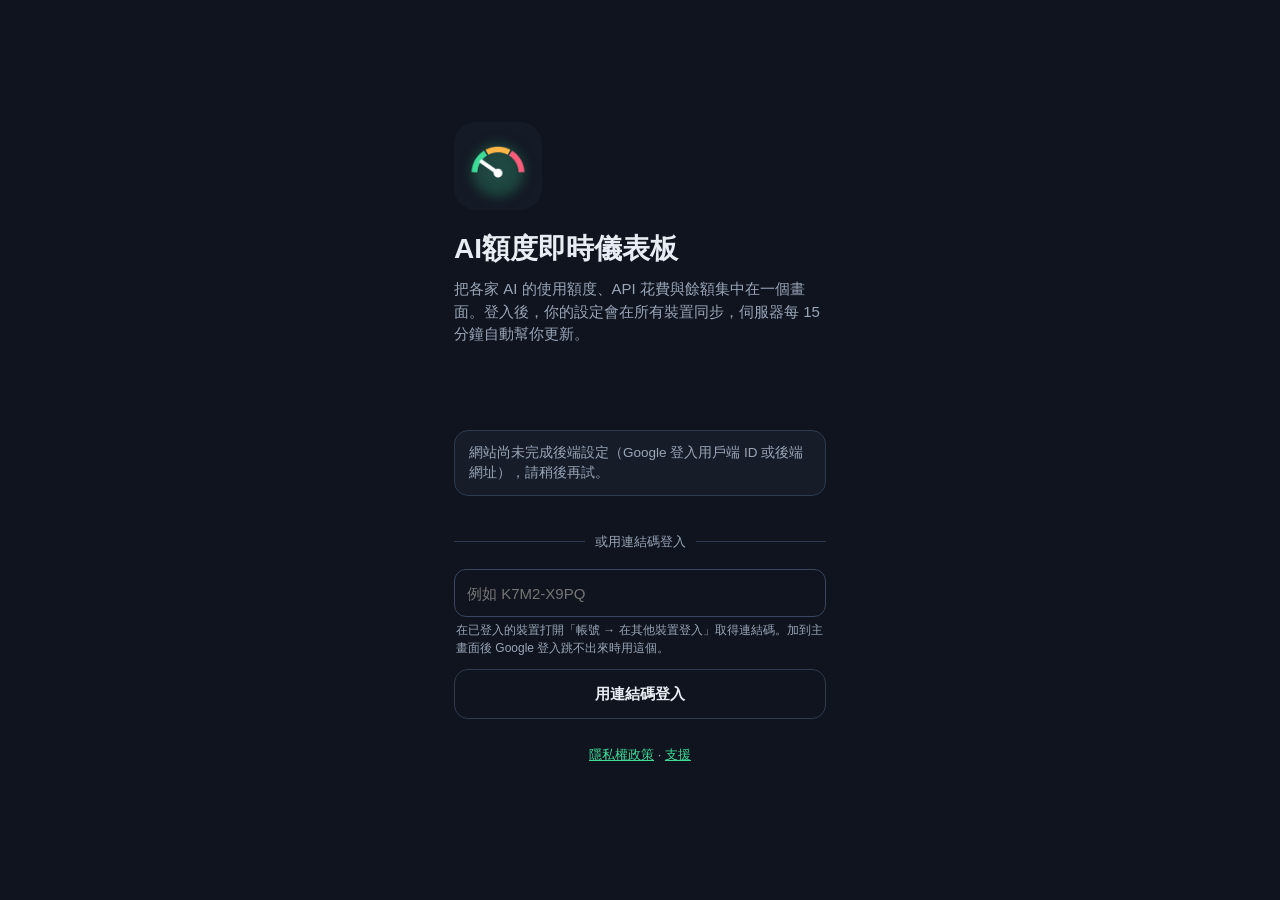
==== app/index.html @ cec61ca4 "網頁版上線（app/）、後端程式（backend/Code.gs）、隱私權政策加入網頁版 Co-Authored-By: Claude Opus 5.5 <noreply@anthropic.com>" ====
<!DOCTYPE html>
<html lang="zh-Hant">
<head>
<meta charset="utf-8">
<meta name="viewport" content="width=device-width,initial-scale=1,viewport-fit=cover">
<title>AI額度即時儀表板</title>
<meta name="description" content="把各家 AI 的使用額度、API 花費與餘額集中在一個畫面，任何裝置都能加到主畫面。">
<meta name="theme-color" content="#0F141E">
<link rel="manifest" href="manifest.webmanifest">
<link rel="icon" href="icons/icon-192.png">
<link rel="apple-touch-icon" href="icons/apple-touch-icon.png">
<meta name="apple-mobile-web-app-capable" content="yes">
<meta name="apple-mobile-web-app-status-bar-style" content="black-translucent">
<meta name="apple-mobile-web-app-title" content="AI額度">
<style>
:root{--bg:#0F141E;--s:#1A2230;--s2:#232C3B;--stroke:#2E3A4F;--t:#E8ECF3;--sub:#9AA6B8;--a:#3DDC97;--o:#FFB547;--r:#FF5C7A;--gray:#AEB6C4;--blue:#9AA8FF}
*{box-sizing:border-box;-webkit-tap-highlight-color:transparent}
html,body{margin:0;background:var(--bg);color:var(--t);font:15px/1.5 -apple-system,BlinkMacSystemFont,"PingFang TC","Noto Sans TC","Microsoft JhengHei",sans-serif}
body{padding:env(safe-area-inset-top) env(safe-area-inset-right) env(safe-area-inset-bottom) env(safe-area-inset-left)}
button{font:inherit;color:inherit;border:0;background:none;cursor:pointer}
input{font:inherit}
.wrap{max-width:760px;margin:0 auto;padding:14px 18px 40px}
.hidden{display:none!important}
.row{display:flex;align-items:center;gap:10px}
.grow{flex:1;min-width:0}
.label{font-size:13px;font-weight:700;color:var(--sub);letter-spacing:.04em}
.sub{color:var(--sub);font-size:13px}
.card{background:var(--s);border-radius:20px;padding:16px;margin-top:14px}
.pill{font-size:11px;font-weight:700;padding:2px 8px;border-radius:10px;background:rgba(255,255,255,.13);color:var(--sub);white-space:nowrap}
.pill.a{background:rgba(61,220,151,.12);color:var(--a)}
.btn{display:flex;align-items:center;justify-content:center;min-height:50px;border-radius:14px;font-weight:600;font-size:15px;padding:0 16px;width:100%}
.btn.primary{background:var(--a);color:var(--bg)}
.btn.outline{border:1px solid var(--stroke)}
.btn.danger{color:#FF8A9E}
.btn.text{color:var(--a);min-height:40px;width:auto;padding:0 4px;justify-content:flex-start}
.btn:disabled{opacity:.5}
.icon-btn{width:48px;height:48px;border-radius:24px;background:var(--s2);display:grid;place-items:center;flex:none}
.icon-btn svg{width:22px;height:22px}
.spin svg{animation:spin .9s linear infinite}
@keyframes spin{to{transform:rotate(360deg)}}
/* 卡片 */
.grid{display:grid;grid-template-columns:repeat(2,minmax(0,1fr));gap:12px;margin-top:12px}
@media(min-width:620px){.grid{grid-template-columns:repeat(3,minmax(0,1fr))}}
.q{background:var(--s2);border-radius:18px;padding:12px 14px 14px;min-height:112px;display:flex;flex-direction:column;gap:7px;text-align:left;width:100%}
.q .t{font-weight:700;font-size:16px;overflow:hidden;text-overflow:ellipsis;white-space:nowrap}
.q .r1{font-weight:700;font-size:15px;white-space:nowrap;overflow:hidden;text-overflow:ellipsis}
.q .r2{font-size:13px;white-space:nowrap;overflow:hidden;text-overflow:ellipsis}
.bar{height:6px;border-radius:3px;background:rgba(255,255,255,.2);overflow:hidden}
.bar i{display:block;height:100%;border-radius:3px}
.empty{border:2px dashed var(--stroke);border-radius:18px;padding:22px 16px;text-align:center;color:var(--sub);margin-top:12px}
/* 清單 */
.svc{display:flex;align-items:center;gap:12px;padding:8px 2px}
.chk{width:24px;height:24px;border-radius:6px;border:2px solid var(--sub);display:grid;place-items:center;flex:none}
.chk.on{background:var(--a);border-color:var(--a)}
.chk.on::after{content:"";width:6px;height:11px;border:solid var(--bg);border-width:0 2.5px 2.5px 0;transform:rotate(45deg) translate(-1px,-1px)}
.svc .nm{font-weight:700;font-size:15.5px}
.svc .ds{font-size:12.5px;color:var(--sub);white-space:nowrap;overflow:hidden;text-overflow:ellipsis}
.svc .ds.err{color:#FF8A9E}
.chev{color:var(--sub);font-size:22px;line-height:1}
/* 登入 */
.login{min-height:100vh;display:flex;flex-direction:column;justify-content:center;max-width:420px;margin:0 auto;padding:24px}
.logo{width:88px;height:88px;border-radius:22px;margin-bottom:18px}
h1{font-size:28px;margin:0}
.field{margin-top:12px}
.field label{display:block;font-size:12px;color:var(--sub);margin:0 0 4px 2px}
.field input{width:100%;height:48px;border-radius:12px;border:1px solid #3A4760;background:rgba(15,20,30,.4);color:var(--t);padding:0 12px;outline:none}
.field input:focus{border-color:var(--a)}
.hint{font-size:12px;color:var(--sub);margin:4px 0 0 2px}
.or{display:flex;align-items:center;gap:10px;color:var(--sub);font-size:13px;margin:22px 0 6px}
.or::before,.or::after{content:"";flex:1;height:1px;background:var(--stroke)}
/* 設定頁 */
.sheet{position:fixed;inset:0;background:var(--bg);z-index:10;display:flex;flex-direction:column;padding:env(safe-area-inset-top) env(safe-area-inset-right) 0 env(safe-area-inset-left)}
.sheet .top{display:flex;align-items:center;gap:6px;padding:6px 16px 6px 6px}
.sheet .body{flex:1;overflow:auto;padding:4px 16px 24px}
.sheet .bottom{display:flex;gap:12px;padding:10px 16px calc(10px + env(safe-area-inset-bottom));background:var(--s)}
.opt{display:flex;align-items:center;gap:12px;padding:12px;border-radius:14px;background:var(--s2);margin-top:8px;width:100%;text-align:left;border:2px solid transparent}
.opt.on{background:rgba(61,220,151,.12);border-color:var(--a)}
.dot{width:20px;height:20px;border-radius:10px;border:2px solid var(--sub);flex:none}
.opt.on .dot{border:5px solid #1E4A3A;background:var(--a)}
.opt b{display:block;font-size:15px}.opt span{font-size:12.5px;color:var(--sub)}
.two{display:grid;grid-template-columns:1fr 1fr;gap:10px}
.seg{display:grid;grid-template-columns:1fr 1fr;border:1px solid var(--stroke);border-radius:12px;overflow:hidden;margin-top:12px}
.seg button{min-height:42px;font-size:13.5px}
.seg button.on{background:var(--s);color:var(--a);font-weight:700}
.mrow{background:var(--s2);border-radius:14px;padding:12px 14px 14px;margin-top:12px}
.callout{background:#161D29;border:1px solid var(--stroke);border-radius:14px;padding:12px 14px;color:var(--sub);font-size:13.5px;margin-top:14px;white-space:pre-wrap;word-break:break-word}
.result{border-radius:14px;padding:12px 14px;margin-top:10px;font-size:14px}
.result.ok{background:rgba(61,220,151,.12);border:1px solid var(--a)}
.result.bad{background:rgba(255,92,122,.12);border:1px solid var(--r)}
.switch{width:52px;height:32px;border-radius:16px;background:#3A4760;position:relative;flex:none;transition:.2s}
.switch::after{content:"";position:absolute;top:4px;left:4px;width:24px;height:24px;border-radius:12px;background:#fff;transition:.2s}
.switch.on{background:var(--a)}.switch.on::after{left:24px}
.toast{position:fixed;left:50%;bottom:calc(24px + env(safe-area-inset-bottom));transform:translateX(-50%);background:#2B3547;color:var(--t);padding:12px 18px;border-radius:14px;z-index:20;max-width:90vw;font-size:14px;box-shadow:0 8px 24px rgba(0,0,0,.4)}
.code{font:700 28px/1.2 ui-monospace,Menlo,Consolas,monospace;letter-spacing:.12em;color:var(--a);text-align:center;margin:10px 0 4px}
a{color:var(--a)}
</style>
</head>
<body>

<!-- 登入 -->
<section id="loginView" class="login hidden">
  <img class="logo" src="icons/icon-192.png" alt="">
  <h1>AI額度即時儀表板</h1>
  <p class="sub" style="font-size:15px;margin:8px 0 26px">把各家 AI 的使用額度、API 花費與餘額集中在一個畫面。登入後，你的設定會在所有裝置同步，伺服器每 15 分鐘自動幫你更新。</p>
  <div id="gsiBtn" style="min-height:44px"></div>
  <p id="cfgMissing" class="callout hidden">網站尚未完成後端設定（Google 登入用戶端 ID 或後端網址），請稍後再試。</p>
  <div class="or">或用連結碼登入</div>
  <div class="field"><input id="pairInput" placeholder="例如 K7M2-X9PQ" autocomplete="one-time-code" autocapitalize="characters"></div>
  <p class="hint">在已登入的裝置打開「帳號 → 在其他裝置登入」取得連結碼。加到主畫面後 Google 登入跳不出來時用這個。</p>
  <button class="btn outline" style="margin-top:12px" onclick="redeemPair()">用連結碼登入</button>
  <p class="sub" style="margin-top:26px;text-align:center"><a href="../privacy.html">隱私權政策</a> · <a href="../">支援</a></p>
</section>

<!-- 主畫面 -->
<section id="appView" class="wrap hidden">
  <div class="row" style="margin-top:6px">
    <div class="grow">
      <h1 style="font-size:26px">AI額度即時儀表板</h1>
      <div id="status" class="sub"></div>
    </div>
    <button id="refreshBtn" class="icon-btn" aria-label="立即更新" onclick="refreshAll()">
      <svg viewBox="0 0 24 24"><path fill="#7FD4C1" d="M17.65 6.35A7.96 7.96 0 0 0 12 4a8 8 0 1 0 7.73 10h-2.08A6 6 0 1 1 12 6c1.66 0 3.14.69 4.22 1.78L13 11h7V4l-2.35 2.35z"/></svg>
    </button>
  </div>

  <div class="label" style="margin-top:22px">我的額度</div>
  <div id="grid" class="grid"></div>
  <div id="gridEmpty" class="empty hidden">還沒有勾選任何服務，從下面清單勾選要顯示的項目。</div>

  <div class="card" style="margin-top:22px">
    <div class="row"><b class="grow" style="font-size:16px">要顯示哪些服務</b><span id="count" class="pill a"></span></div>
    <div class="sub" style="font-size:12.5px;margin:2px 0 6px">勾選的會出現在上方；點名稱可以設定資料來源。</div>
    <div id="list"></div>
  </div>

  <div id="installCard" class="card hidden">
    <div class="label">加到主畫面</div>
    <p id="installText" style="margin:6px 0 0"></p>
    <button id="installBtn" class="btn primary hidden" style="margin-top:12px" onclick="doInstall()">安裝到主畫面</button>
  </div>

  <div class="card">
    <div class="label">帳號</div>
    <div id="email" style="margin:6px 0 10px;font-weight:600"></div>
    <button class="btn outline" onclick="makePair()">在其他裝置登入（產生連結碼）</button>
    <div id="pairBox" class="hidden">
      <div class="code" id="pairCode"></div>
      <p class="hint" style="text-align:center">10 分鐘內在另一台裝置的登入畫面輸入，只能用一次。</p>
    </div>
    <div class="two" style="margin-top:10px">
      <button class="btn outline" onclick="logout()">登出</button>
      <button class="btn outline danger" onclick="deleteMe()">刪除我的資料</button>
    </div>
  </div>

  <div class="card">
    <div class="label">關於</div>
    <p class="sub" style="font-size:13.5px;margin:6px 0 0">• 伺服器每 15 分鐘自動查詢一次，打開時看到的就是最新數字；按右上角 ↻ 可立即更新。<br>• 金鑰加密保存在後端，只用來向各家官方 API 查詢你自己的帳戶。超過 30 天沒打開會暫停自動更新。<br>• <a href="../privacy.html">隱私權政策</a> · <a href="../">支援</a></p>
  </div>
</section>

<!-- 設定頁 -->
<section id="sheet" class="sheet hidden">
  <div class="top">
    <button class="icon-btn" style="background:none" aria-label="返回" onclick="closeEdit()">
      <svg viewBox="0 0 24 24"><path fill="#E8ECF3" d="M20 11H7.83l5.59-5.59L12 4l-8 8 8 8 1.41-1.41L7.83 13H20v-2z"/></svg>
    </button>
    <div class="grow"><b id="eTitle" style="font-size:19px"></b><div class="sub" style="font-size:12.5px">設定資料來源與顯示方式</div></div>
  </div>
  <div class="body" id="eBody"></div>
  <div class="bottom">
    <button class="btn outline" style="flex:1" onclick="saveEdit(false)">只儲存</button>
    <button class="btn primary" style="flex:1.6" onclick="saveEdit(true)">儲存並測試</button>
  </div>
</section>

<div id="toast" class="toast hidden"></div>

<script>
// ===================== 設定 =====================
const CONFIG = {
  api: 'PASTE_APPS_SCRIPT_WEB_APP_URL',                       // 例如 https://script.google.com/macros/s/xxx/exec
  clientId: '377002864625-2ao3us8jdfa1luak4djov1fpdtc6rbt2.apps.googleusercontent.com', // Google 登入用戶端 ID
};
const DEMO = new URLSearchParams(location.search).has('demo');
const configured = !CONFIG.api.startsWith('PASTE') && !CONFIG.clientId.startsWith('PASTE');

// ===================== 服務類型 =====================
const TYPES = {
  OPENAI_COST: { title: 'OpenAI API 花費', sub: '官方介面 · 金鑰貼一次永久有效', key: 'OpenAI Admin 金鑰（sk-admin-…）', page: 'https://platform.openai.com/settings/organization/admin-keys',
    help: '到 platform.openai.com → Settings → Organization → Admin keys 建立 Admin 金鑰（一般 sk-proj 金鑰查不到花費）。顯示本月（UTC）累計花費。' },
  ANTHROPIC_COST: { title: 'Claude API 花費', sub: '官方介面 · 金鑰貼一次永久有效', key: 'Anthropic Admin 金鑰（sk-ant-admin…）', page: 'https://console.anthropic.com/settings/admin-keys',
    help: '到 Claude Console → Settings → Admin keys 建立 Admin 金鑰（需組織管理員）。顯示本月（UTC）API 花費，不是 Claude 訂閱用量。' },
  DEEPSEEK_BALANCE: { title: 'DeepSeek API 餘額', sub: '官方介面 · 金鑰貼一次永久有效', key: 'DeepSeek API 金鑰（sk-…）', page: 'https://platform.deepseek.com/api_keys', bal: 1,
    help: '到 platform.deepseek.com → API keys 建立金鑰。顯示 API 帳戶餘額；DeepSeek 聊天 App 是免費的，沒有額度可顯示。' },
  XAI_BALANCE: { title: 'xAI／Grok API 餘額', sub: '官方介面 · Management 金鑰＋Team ID', key: 'xAI Management 金鑰', page: 'https://console.x.ai/team/default/management-keys', bal: 1,
    help: '到 console.x.ai → Management keys 建立 Management 金鑰並填 Team ID。這是 API 預付餘額，不是 SuperGrok 訂閱額度（訂閱請用「手動輸入」）。' },
  KIMI_BALANCE: { title: 'Kimi API 餘額', sub: '官方介面 · 金鑰貼一次永久有效', key: 'Kimi API 金鑰（sk-…）', page: 'https://platform.kimi.ai/console/api-keys', bal: 1,
    help: '到 platform.kimi.ai（國際版）或 platform.moonshot.cn（中國版）建立 API 金鑰，兩個版本都會自動試。顯示 API 可用餘額。' },
  OPENROUTER_CREDITS: { title: 'OpenRouter 剩餘額度', sub: '官方介面 · 金鑰貼一次永久有效', key: 'OpenRouter 金鑰（sk-or-…）', page: 'https://openrouter.ai/settings/keys', bal: 1,
    help: '到 openrouter.ai → Settings → API Keys 建立金鑰。顯示剩餘額度（總儲值 − 已用）。' },
  JSON_URL: { title: '自訂 JSON 網址', sub: '進階 · 讀你自己的網址',
    help: '網址要回傳：{"rows":[{"label":"週","percent":84,"mode":"remaining","resetAt":"2026-11-24T18:00:00+08:00"}]}\nmode 可填 remaining 或 used；resetAt 可填 ISO 時間或 Unix 秒。花費型可回傳 {"amount":42.7,"budget":100}。' },
  MANUAL: { title: '手動輸入', sub: '訂閱方案（ChatGPT、Gemini、Grok…）· 自動倒數',
    help: 'ChatGPT、Gemini、Grok、Muse、Claude 訂閱等沒有公開的額度介面，只能手動填。設好重置週期後會自動倒數，到期自動回到滿額。' },
};
const NEEDS_KEY = ['OPENAI_COST', 'ANTHROPIC_COST', 'DEEPSEEK_BALANCE', 'XAI_BALANCE', 'KIMI_BALANCE', 'OPENROUTER_CREDITS'];
const tagOf = (t) => t === 'MANUAL' ? '手動' : t === 'JSON_URL' ? '自訂' : '官方';

// ===================== 卡片格式（與 Android／iOS 相同規則） =====================
const C = { green: 'var(--a)', orange: 'var(--o)', red: 'var(--r)', gray: 'var(--gray)', white: 'var(--t)' };
const toneOf = (rem) => rem >= 50 ? 'green' : rem >= 20 ? 'orange' : 'red';
const pct = (p) => Math.abs(p - Math.round(p)) < 0.05 ? Math.round(p) + '%' : p.toFixed(1) + '%';
const money = (v, s = '$') => s + v.toFixed(2);
const short = (v) => Number.isInteger(v) ? String(v) : v.toFixed(2);
function split(ms) { const m = Math.floor(ms / 60000); return [Math.floor(m / 1440), Math.floor((m % 1440) / 60), m % 60]; }
function resetLong(at, now) {
  if (!at) return ''; const d = at - now; if (d <= 0) return '已到重置時間';
  const [D, H, M] = split(d); return D ? `${D}天${H}小時後重置` : H ? `${H}小時${M}分後重置` : `${Math.max(M, 1)}分鐘後重置`;
}
function resetShort(at, now) {
  if (!at) return ''; const d = at - now; if (d <= 0) return '已重置';
  const [D, H, M] = split(d); return D ? `${D}天${H}時` : H ? `${H}時${M}分` : `${Math.max(M, 1)}分`;
}
const remOf = (r) => r.remaining ? r.percent : 100 - r.percent;
function compact(r, now) {
  const base = `${r.label.trim()} ${r.remaining ? '' : '已用'}${pct(r.percent)}`.trim();
  const cd = resetShort(r.resetAt, now); return cd ? `${base} · ${cd}` : base;
}
function nextMonthUTC(now) { const d = new Date(now); return Date.UTC(d.getUTCFullYear(), d.getUTCMonth() + 1, 1); }

function buildCard(s, res, now = Date.now()) {
  const name = s.n || TYPES[s.t].title;
  const m = { title: name, tag: tagOf(s.t), row1: '尚未取得資料', c1: 'gray', bar: null, barTone: 'green', row2: '', c2: 'gray' };
  if (!res) { m.row2 = (NEEDS_KEY.includes(s.t) && !s.hasKey) ? '點這裡設定金鑰' : '按 ↻ 立即更新'; return m; }
  if (res.error) m.title = name + ' ⚠';
  if (res.balance !== undefined && res.balance !== null) {
    const sym = res.currency === 'CNY' ? '¥' : '$', base = res.budget || 0, bal = res.balance;
    const c = res.available === false ? 'red' : base > 0 ? toneOf(bal / base * 100) : 'green';
    Object.assign(m, { row1: '餘額 ' + money(bal, sym), c1: c, barTone: c, bar: base > 0 ? Math.min(100, Math.max(0, bal / base * 100)) : null,
      row2: res.error || (res.available === false ? '餘額不足，API 已無法使用' : base > 0 ? `剩 ${pct(bal / base * 100)} · 滿 ${sym}${short(base)}` : 'API 可用'),
      c2: (res.error || res.available === false) ? 'red' : 'gray' });
    return m;
  }
  if (res.amount !== undefined && res.amount !== null) {
    const b = res.budget || 0, me = resetShort(nextMonthUTC(now), now);
    if (b > 0) { const used = res.amount / b * 100, c = toneOf(100 - used);
      Object.assign(m, { row1: `${money(res.amount)} / ${money(b)}`, c1: 'white', bar: Math.min(100, Math.max(0, used)), barTone: c, row2: res.error || `本月 ${pct(used)} · ${me}`, c2: res.error ? 'red' : c });
    } else Object.assign(m, { row1: '本月 ' + money(res.amount), c1: 'white', row2: res.error || `未設預算 · ${me}`, c2: res.error ? 'red' : 'gray' });
    return m;
  }
  const rows = res.rows || [];
  if (!rows.length) return Object.assign(m, { row1: res.error || '沒有資料', c1: 'red', row2: '點這裡檢查設定' });
  const r1 = rows[0], c1 = toneOf(remOf(r1));
  Object.assign(m, { c1, barTone: c1, bar: Math.min(100, Math.max(0, r1.percent)) });
  if (rows.length === 1) {
    m.row1 = r1.remaining ? `${r1.label.trim()}剩餘 ${pct(r1.percent)}` : `${r1.label.trim()} 已用 ${pct(r1.percent)}`.trim();
    m.row2 = res.error || resetLong(r1.resetAt, now) || '—'; m.c2 = res.error ? 'red' : 'gray';
  } else {
    m.row1 = compact(r1, now); m.row2 = res.error || compact(rows[1], now); m.c2 = res.error ? 'red' : toneOf(remOf(rows[1]));
  }
  return m;
}

const esc = (s) => String(s ?? '').replace(/[&<>"']/g, (c) => ({ '&': '&amp;', '<': '&lt;', '>': '&gt;', '"': '&quot;', "'": '&#39;' })[c]);
function cardHTML(m, onclick) {
  return `<button class="q" ${onclick ? `onclick="${onclick}"` : 'disabled style="cursor:default"'}>
    <div class="row" style="gap:6px"><span class="t grow">${esc(m.title)}</span><span class="pill">${m.tag}</span></div>
    <div class="r1" style="color:${C[m.c1]}">${esc(m.row1)}</div>
    ${m.bar !== null ? `<div class="bar"><i style="width:${m.bar}%;background:${C[m.barTone]}"></i></div>` : ''}
    <div class="r2" style="color:${C[m.c2]}">${esc(m.row2)}</div></button>`;
}

// ===================== 後端呼叫 =====================
let S = null; // 目前狀態 {email, slots, results, lastRefresh}
let session = localStorage.getItem('aq_session') || '';

async function api(action, data = {}) {
  if (DEMO) return demoApi(action, data);
  const res = await fetch(CONFIG.api, { method: 'POST', body: JSON.stringify(Object.assign({ action, session }, data)) });
  const j = await res.json();
  if (!j.ok) {
    if (j.error === 'SESSION_EXPIRED') { signOutLocal(); throw new Error('登入已過期，請重新登入'); }
    throw new Error(friendlyErr(j.error));
  }
  return j;
}
const friendlyErr = (e) => ({ INVALID_TOKEN: 'Google 登入驗證失敗', PAIR_INVALID: '連結碼錯誤或已過期', EMAIL_NOT_VERIFIED: 'Google 帳號信箱尚未驗證', NOT_SETUP: '後端尚未完成設定' })[e] || e;

function applyState(j) {
  if (j.session) { session = j.session; localStorage.setItem('aq_session', session); }
  S = { email: j.email, slots: j.slots, results: j.results || {}, lastRefresh: j.lastRefresh || 0 };
  if (!DEMO) localStorage.setItem('aq_state', JSON.stringify(S));
  render();
}

function toast(msg) {
  const t = document.getElementById('toast'); t.textContent = msg; t.classList.remove('hidden');
  clearTimeout(toast.h); toast.h = setTimeout(() => t.classList.add('hidden'), 3200);
}

// ===================== 登入 =====================
function showLogin() {
  document.getElementById('appView').classList.add('hidden');
  document.getElementById('loginView').classList.remove('hidden');
  if (!configured && !DEMO) { document.getElementById('cfgMissing').classList.remove('hidden'); return; }
  if (DEMO) { document.getElementById('gsiBtn').innerHTML = '<button class="btn primary" onclick="demoLogin()">示範：用 Google 登入</button>'; return; }
  const init = () => {
    google.accounts.id.initialize({ client_id: CONFIG.clientId, callback: onGoogle, auto_select: true, itp_support: true, use_fedcm_for_prompt: true });
    google.accounts.id.renderButton(document.getElementById('gsiBtn'), { theme: 'filled_black', size: 'large', shape: 'pill', text: 'signin_with', locale: 'zh-TW', width: 320 });
    google.accounts.id.prompt();
  };
  if (window.google?.accounts) init();
  else { const s = document.createElement('script'); s.src = 'https://accounts.google.com/gsi/client'; s.async = true; s.onload = init; document.head.appendChild(s); }
}
async function onGoogle(resp) {
  try { applyState(await api('login', { idToken: resp.credential })); showApp(); }
  catch (e) { toast(e.message); }
}
async function redeemPair() {
  const code = document.getElementById('pairInput').value.trim();
  if (!code) return toast('請輸入連結碼');
  try { applyState(await api('pairRedeem', { code })); showApp(); }
  catch (e) { toast(e.message); }
}
function signOutLocal() {
  session = ''; S = null; localStorage.removeItem('aq_session'); localStorage.removeItem('aq_state');
  window.google?.accounts?.id?.disableAutoSelect?.();
  showLogin();
}
async function logout() { try { await api('logout'); } catch (_) {} signOutLocal(); }
async function deleteMe() {
  if (!confirm('確定要刪除你在這個服務的所有資料（設定、金鑰、查詢結果、登入狀態）嗎？無法復原。')) return;
  try { await api('deleteMe'); toast('已刪除你的資料'); } catch (e) { toast(e.message); }
  signOutLocal();
}
async function makePair() {
  try { const j = await api('pairCreate'); document.getElementById('pairCode').textContent = j.code; document.getElementById('pairBox').classList.remove('hidden'); }
  catch (e) { toast(e.message); }
}

// ===================== 主畫面 =====================
function showApp() {
  document.getElementById('loginView').classList.add('hidden');
  document.getElementById('appView').classList.remove('hidden');
  setupInstall();
}
let busy = false;
function render() {
  if (!S) return;
  const now = Date.now();
  const shown = S.slots.filter((s) => s.e);
  document.getElementById('grid').innerHTML = shown.map((s) => cardHTML(buildCard(s, S.results[s.id], now), `openEdit(${s.id})`)).join('');
  document.getElementById('gridEmpty').classList.toggle('hidden', shown.length > 0);
  document.getElementById('count').textContent = `已選 ${shown.length}`;
  document.getElementById('list').innerHTML = S.slots.map((s) => {
    const r = S.results[s.id];
    let detail = '';
    if (r?.error) detail = '⚠ ' + r.error;
    else if (r) detail = buildCard(s, r, now).row1;
    else if (NEEDS_KEY.includes(s.t) && !s.hasKey) detail = '尚未設定金鑰';
    return `<div class="svc">
      <button class="chk ${s.e ? 'on' : ''}" aria-label="顯示 ${esc(s.n)}" onclick="toggle(${s.id})"></button>
      <button class="grow row" style="text-align:left" onclick="openEdit(${s.id})">
        <div class="grow"><div class="nm" style="color:${s.e ? 'var(--t)' : '#C4CBD6'}">${esc(s.n || TYPES[s.t].title)}</div>
        <div class="ds ${r?.error ? 'err' : ''}">${esc(TYPES[s.t].title + (detail ? ' · ' + detail : ''))}</div></div>
        <span class="chev">›</span></button></div>`;
  }).join('');
  const t = S.lastRefresh ? new Date(S.lastRefresh).toLocaleTimeString('zh-TW', { hour: '2-digit', minute: '2-digit', hour12: false }) : '';
  document.getElementById('status').textContent = busy ? '更新中…' : t ? `上次更新 ${t} · 每 15 分鐘自動更新` : '尚未更新 · 按右邊 ↻ 立即更新';
  document.getElementById('email').textContent = S.email || '';
}
async function refreshAll() {
  if (busy) return;
  busy = true; document.getElementById('refreshBtn').classList.add('spin'); render();
  try { applyState(await api('refresh')); } catch (e) { toast(e.message); }
  busy = false; document.getElementById('refreshBtn').classList.remove('spin'); render();
}
async function toggle(id) {
  const s = S.slots[id]; s.e = !s.e; render();
  try {
    applyState(await api('toggle', { id, on: s.e }));
    if (s.e && !S.results[id] && s.t !== 'MANUAL') applyState(await api('refresh', { id }));
  } catch (e) { toast(e.message); }
}
async function reloadState() { if (session || DEMO) try { applyState(await api('state')); } catch (_) {} }

// ===================== 設定頁 =====================
let E = null; // 編輯中的服務
function openEdit(id) {
  const s = S.slots[id];
  E = JSON.parse(JSON.stringify(s));
  E.key = ''; E.clearKey = false; E.result = null;
  E.h1 = hoursLeft(s.m1.at); E.h2 = hoursLeft(s.m2.at); E.h1o = E.h1; E.h2o = E.h2;
  document.getElementById('sheet').classList.remove('hidden');
  drawEdit();
}
function closeEdit() { document.getElementById('sheet').classList.add('hidden'); E = null; }
const hoursLeft = (at) => { const d = at - Date.now(); return d > 0 ? String(Math.round(d / 360000) / 10) : ''; };
function upd(path, v) { const ks = path.split('.'); let o = E; while (ks.length > 1) o = o[ks.shift()]; o[ks[0]] = v; }

function field(label, path, value, opts = {}) {
  return `<div class="field"><label>${label}</label><input type="${opts.type || 'text'}" ${opts.mode ? `inputmode="${opts.mode}"` : ''}
    value="${esc(value)}" placeholder="${esc(opts.ph || '')}" autocomplete="off" autocapitalize="off" spellcheck="false"
    oninput="upd('${path}', this.value)">${opts.hint ? `<div class="hint">${opts.hint}</div>` : ''}</div>`;
}
function drawEdit() {
  const t = E.t, T = TYPES[t];
  document.getElementById('eTitle').textContent = E.n || '設定服務';
  const preview = cardHTML(buildCard(S.slots[E.id], S.results[E.id]), null);
  let h = `<div class="card row" style="margin-top:8px"><div class="grow"><b style="font-size:16px">顯示在主畫面上</b><div class="sub" style="font-size:12.5px">勾選後出現在「我的額度」</div></div>
      <button class="switch ${E.e ? 'on' : ''}" aria-label="顯示" onclick="E.e=!E.e;drawEdit()"></button></div>
    <div class="label" style="margin-top:16px">卡片預覽</div><div style="margin-top:8px">${preview}</div>
    ${E.result ? `<div class="result ${E.result.ok ? 'ok' : 'bad'}">${esc(E.result.msg)}</div>` : ''}
    <div class="card"><div class="label">資料來源</div>
      ${Object.keys(TYPES).map((k) => `<button class="opt ${k === t ? 'on' : ''}" onclick="E.t='${k}';E.result=null;drawEdit()"><span class="dot"></span><div><b>${TYPES[k].title}</b><span>${TYPES[k].sub}</span></div></button>`).join('')}
    </div>
    <div class="card"><div class="label">顯示名稱</div>${field('名稱', 'n', E.n)}</div>`;
  if (NEEDS_KEY.includes(t) || t === 'JSON_URL') {
    h += `<div class="card"><div class="label">${t === 'JSON_URL' ? '網址' : '金鑰'}</div>`;
    if (t === 'JSON_URL') h += field('JSON 網址', 'u', E.u, { mode: 'url', ph: 'https://…' });
    const keyLabel = t === 'JSON_URL' ? 'Bearer token（選填）' : T.key;
    h += field(keyLabel, 'key', '', { type: 'password', ph: E.hasKey && !E.clearKey ? `已設定 ${E.keyHint}，留空不變更` : '貼上金鑰' });
    if (E.hasKey && !E.clearKey) h += `<button class="btn text" style="color:#FF8A9E" onclick="E.clearKey=true;drawEdit()">清除已儲存的金鑰</button>`;
    if (t === 'XAI_BALANCE') h += field('Team ID', 'a', E.a, { hint: '在 console.x.ai 的 Settings 可以看到' });
    if (t !== 'JSON_URL') h += field(T.bal ? '滿額基準（選填）' : '每月預算（美元）', 'b', E.b || '', { mode: 'decimal',
      hint: t === 'OPENROUTER_CREDITS' ? '留空會自動用你的總儲值當滿額' : T.bal ? '例如你通常儲值多少，填了才有進度條' : '用來算進度條百分比' });
    if (T.page) h += `<a class="btn text" href="${T.page}" target="_blank" rel="noopener">開啟建立金鑰的網頁 ↗</a>`;
    h += '</div>';
  }
  if (t === 'MANUAL') {
    h += `<div class="card"><div class="label">額度數字</div><div class="hint">照 App 裡看到的填。設了重置週期，到期會自動回到滿額並重新倒數。</div>`;
    [['m1', 'h1', '第一條（大字＋進度條）'], ['m2', 'h2', '第二條（選填，名稱留空就不顯示）']].forEach(([m, hk, title]) => {
      const r = E[m];
      h += `<div class="mrow"><b>${title}</b>
        <div class="two">${field('名稱（週／段）', m + '.l', r.l)}${field('百分比 %', m + '.p', r.p, { mode: 'decimal' })}</div>
        <div class="seg"><button class="${r.r ? 'on' : ''}" onclick="E.${m}.r=true;drawEdit()">數字是「剩餘」</button><button class="${!r.r ? 'on' : ''}" onclick="E.${m}.r=false;drawEdit()">數字是「已用」</button></div>
        <div class="two">${field('幾小時後重置', hk, E[hk], { mode: 'decimal', hint: '4天6小時＝102' })}${field('重置週期（小時）', m + '.per', r.per, { mode: 'decimal', hint: '每週 168，0＝不自動' })}</div></div>`;
    });
    h += '</div>';
  }
  h += `<div class="callout">${esc(T.help)}</div>`;
  document.getElementById('eBody').innerHTML = h;
}
function rowOut(r, h, ho) {
  const o = { l: String(r.l || ''), p: Math.min(100, Math.max(0, Number(r.p) || 0)), r: !!r.r, per: Math.max(0, Number(r.per) || 0), at: r.at };
  if (String(h).trim() !== ho) { const n = parseFloat(h); o.at = n > 0 ? Date.now() + n * 3600000 : 0; }
  return o;
}
async function saveEdit(test) {
  const svc = { id: E.id, t: E.t, n: E.n, a: E.a, b: Number(E.b) || 0, u: E.u, e: E.e,
    m1: rowOut(E.m1, E.h1, E.h1o), m2: rowOut(E.m2, E.h2, E.h2o) };
  if (E.key.trim()) svc.key = E.key.trim(); else if (E.clearKey) svc.clearKey = true;
  try {
    applyState(await api('save', { service: svc }));
    if (!test) return closeEdit();
    if (E.t === 'MANUAL') { E.result = { ok: true, msg: '✅ 已儲存！上面就是顯示的樣子。' }; }
    else {
      E.result = { ok: true, msg: '測試中…' }; drawEdit();
      applyState(await api('refresh', { id: E.id }));
      const r = S.results[E.id];
      E.result = r?.error ? { ok: false, msg: '❌ ' + r.error } : { ok: true, msg: '✅ 成功！上面就是顯示的樣子。' };
    }
    const keep = E.result; openEdit(E.id); E.result = keep; drawEdit();
    document.getElementById('eBody').scrollTop = 0;
  } catch (e) { toast(e.message); }
}

// ===================== 加到主畫面 =====================
let deferredPrompt = null;
window.addEventListener('beforeinstallprompt', (e) => { e.preventDefault(); deferredPrompt = e; setupInstall(); });
function setupInstall() {
  const standalone = matchMedia('(display-mode: standalone)').matches || navigator.standalone;
  const card = document.getElementById('installCard');
  if (standalone) return card.classList.add('hidden');
  const ios = /iPhone|iPad|iPod/.test(navigator.userAgent);
  const text = document.getElementById('installText');
  card.classList.remove('hidden');
  if (deferredPrompt) { text.textContent = '安裝後就像 App 一樣從主畫面打開。'; document.getElementById('installBtn').classList.remove('hidden'); }
  else if (ios) text.innerHTML = '在 Safari 點下方 <b>分享</b> 按鈕 → <b>加入主畫面</b>。<br><span class="sub">裝好後若 Google 登入跳不出來，回這裡用「在其他裝置登入」產生連結碼。</span>';
  else text.textContent = '在瀏覽器選單選「安裝應用程式」或「加到主畫面」。';
}
async function doInstall() { if (!deferredPrompt) return; deferredPrompt.prompt(); await deferredPrompt.userChoice; deferredPrompt = null; document.getElementById('installBtn').classList.add('hidden'); }

// ===================== 示範模式（?demo） =====================
function demoState() {
  const now = Date.now(), h = 3600000;
  const mr = (l, p, r, per, at = 0) => ({ l, p, r, at, per });
  const E0 = mr('', 100, true, 0);
  const slots = [
    ['MANUAL', 'ChatGPT', mr('週', 32, true, 168, now + 134 * h), mr('5h', 58, true, 5, now + 3 * h), 1],
    ['MANUAL', 'Gemini', mr('週', 84, true, 168, now + 102 * h), mr('段', 42, true, 0, now + 2 * h), 1],
    ['MANUAL', 'Grok', mr('每週', 96, false, 168, now + 142 * h), E0, 1],
    ['OPENAI_COST', 'OpenAI API', E0, E0, 1, 100, 1],
    ['MANUAL', 'Muse', mr('週', 63, true, 168, now + 50 * h), E0, 1],
    ['DEEPSEEK_BALANCE', 'DeepSeek', E0, E0, 1, 200, 1],
    ['MANUAL', 'Claude', mr('5h', 15, true, 5, now + h), mr('週', 55, true, 168, now + 80 * h), 1],
    ['ANTHROPIC_COST', 'Claude API', E0, E0, 0, 100],
    ['MANUAL', 'Copilot', mr('每日', 100, true, 24), E0, 0], ['MANUAL', 'Perplexity', mr('每日', 100, true, 24), E0, 0],
    ['KIMI_BALANCE', 'Kimi', E0, E0, 0], ['OPENROUTER_CREDITS', 'OpenRouter', E0, E0, 1, 0, 1], ['XAI_BALANCE', 'xAI API', E0, E0, 0],
    ['MANUAL', 'Mistral', mr('每日', 100, true, 24), E0, 0], ['MANUAL', '通義千問', mr('每日', 100, true, 24), E0, 0],
    ['MANUAL', '豆包', mr('每日', 100, true, 24), E0, 0], ['MANUAL', '自訂 1', mr('週', 100, true, 168), E0, 0], ['MANUAL', '自訂 2', mr('週', 100, true, 168), E0, 0],
  ].map((c, i) => ({ id: i, t: c[0], n: c[1], m1: c[2], m2: c[3], e: !!c[4], b: c[5] || 0, a: '', u: '', hasKey: !!c[6], keyHint: c[6] ? '…8f3a' : '' }));
  const results = {};
  slots.forEach((s) => { if (s.t === 'MANUAL') { const rows = [{ label: s.m1.l, percent: s.m1.p, remaining: s.m1.r, resetAt: s.m1.at }]; if (s.m2.l) rows.push({ label: s.m2.l, percent: s.m2.p, remaining: s.m2.r, resetAt: s.m2.at }); results[s.id] = { rows }; } });
  results[3] = { amount: 42.7, budget: 100 }; results[5] = { balance: 110, currency: 'CNY', budget: 200, available: true };
  results[11] = { balance: 74.75, budget: 100.5, available: true };
  return { ok: true, email: 'demo@gmail.com', slots, results, lastRefresh: now };
}
let demoS = null;
async function demoApi(action, d) {
  demoS = demoS || demoState();
  if (action === 'toggle') demoS.slots[d.id].e = d.on;
  if (action === 'save') Object.assign(demoS.slots[d.service.id], d.service, d.service.key ? { hasKey: true, keyHint: '…' + d.service.key.slice(-4) } : {});
  if (action === 'pairCreate') return { ok: true, code: 'K7M2-X9PQ' };
  if (action === 'refresh') demoS.lastRefresh = Date.now();
  return JSON.parse(JSON.stringify(demoS));
}
function demoLogin() { applyState({ ok: true, ...demoState() }); showApp(); }

// ===================== 啟動 =====================
(function start() {
  if ('serviceWorker' in navigator && !DEMO) navigator.serviceWorker.register('sw.js').catch(() => {});
  const p = new URLSearchParams(location.search);
  if (DEMO) {
    if (p.get('demo') === 'login') return showLogin();
    demoLogin();
    const id = p.get('edit'); if (id !== null) openEdit(Number(id));
    return;
  }
  if (!session) return showLogin();
  const cached = localStorage.getItem('aq_state');
  if (cached) { S = JSON.parse(cached); render(); }
  showApp();
  reloadState();
  setInterval(() => { if (!document.hidden) reloadState(); }, 5 * 60000);
  document.addEventListener('visibilitychange', () => { if (!document.hidden) reloadState(); });
  setInterval(render, 60000); // 倒數每分鐘更新
})();
</script>
</body>
</html>
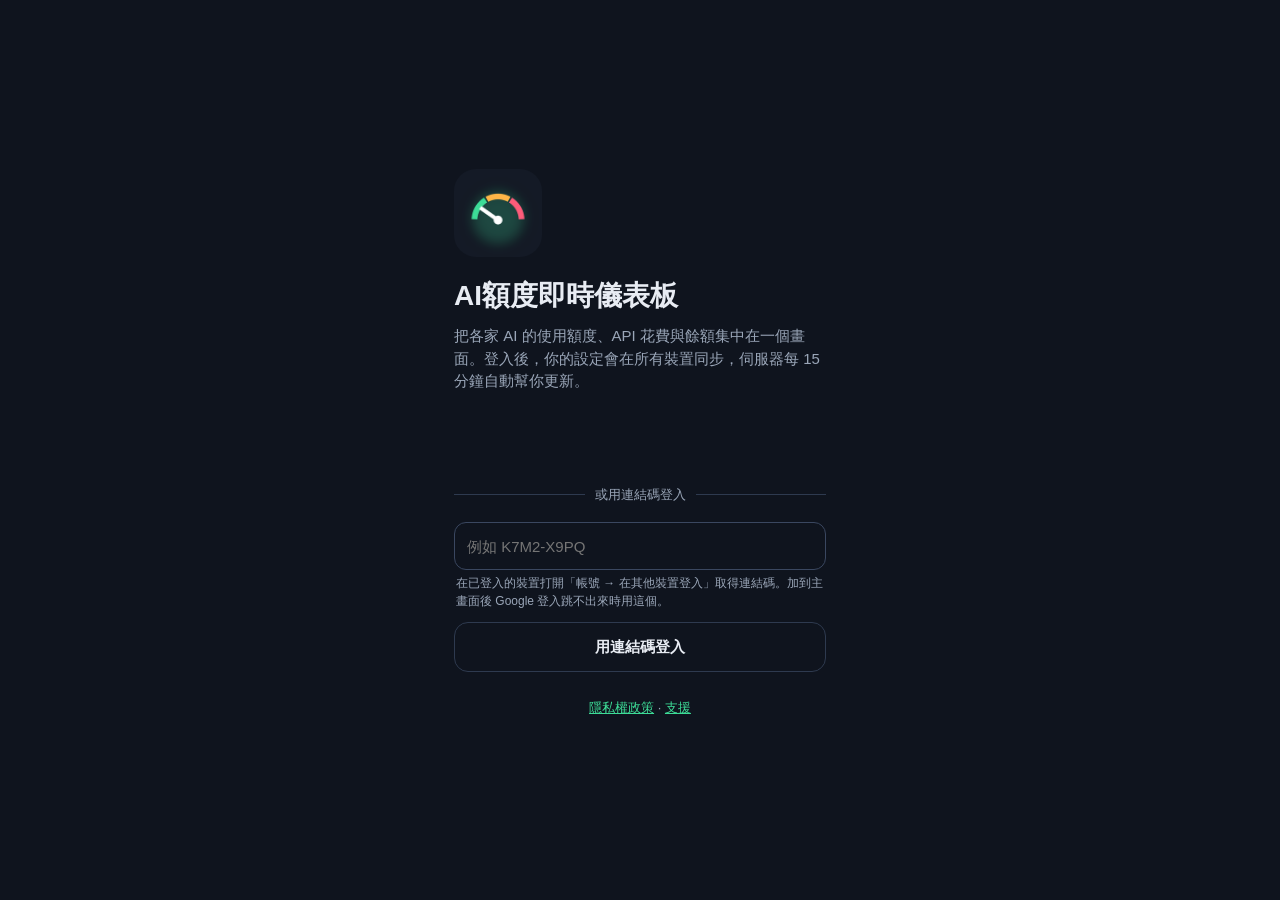
==== commit 4cf11ff7: "網頁版接上後端 Co-Authored-By: Claude Opus 5.5 <noreply@anthropic.com> Claude-Session: https://claude.ai/co" ====
--- a/app/index.html
+++ b/app/index.html
@@ -179,7 +179,7 @@
 <script>
 // ===================== 設定 =====================
 const CONFIG = {
-  api: 'PASTE_APPS_SCRIPT_WEB_APP_URL',                       // 例如 https://script.google.com/macros/s/xxx/exec
+  api: 'https://script.google.com/macros/s/AKfycbyLjG6KTVGtJxf_PY2Udax5Q1X_DCV5Nhs3zmSFZnf40fyk5mQOSsBlFVchbSxmXagm/exec',                       // 例如 https://script.google.com/macros/s/xxx/exec
   clientId: '377002864625-2ao3us8jdfa1luak4djov1fpdtc6rbt2.apps.googleusercontent.com', // Google 登入用戶端 ID
 };
 const DEMO = new URLSearchParams(location.search).has('demo');
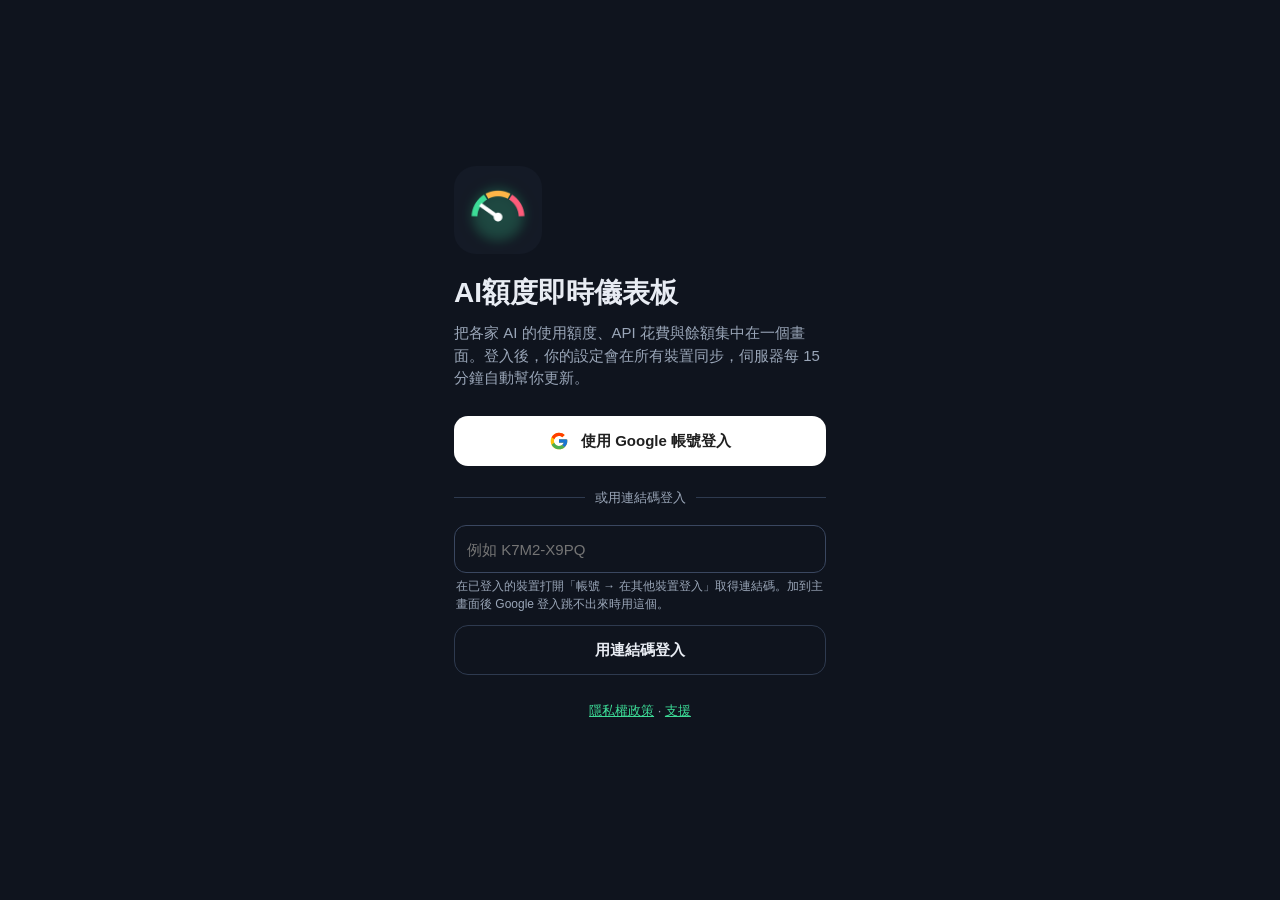
==== commit abd4475d: "Google 登入改成整頁導向 Co-Authored-By: Claude Opus 5.5 <noreply@anthropic.com> Claude-Session: https://clau" ====
--- a/app/index.html
+++ b/app/index.html
@@ -102,7 +102,10 @@
   <img class="logo" src="icons/icon-192.png" alt="">
   <h1>AI額度即時儀表板</h1>
   <p class="sub" style="font-size:15px;margin:8px 0 26px">把各家 AI 的使用額度、API 花費與餘額集中在一個畫面。登入後，你的設定會在所有裝置同步，伺服器每 15 分鐘自動幫你更新。</p>
-  <div id="gsiBtn" style="min-height:44px"></div>
+  <button id="googleBtn" class="btn" style="background:#fff;color:#1F1F1F;gap:12px" onclick="googleSignIn()">
+    <svg width="20" height="20" viewBox="0 0 48 48"><path fill="#FFC107" d="M43.6 20.5H42V20H24v8h11.3C33.7 32.7 29.2 36 24 36c-6.6 0-12-5.4-12-12s5.4-12 12-12c3.1 0 5.8 1.2 7.9 3.1l5.7-5.7C34 6.1 29.3 4 24 4 12.9 4 4 12.9 4 24s8.9 20 20 20 20-8.9 20-20c0-1.3-.1-2.4-.4-3.5z"/><path fill="#FF3D00" d="M6.3 14.7l6.6 4.8C14.7 15.1 19 12 24 12c3.1 0 5.8 1.2 7.9 3.1l5.7-5.7C34 6.1 29.3 4 24 4 16.3 4 9.7 8.3 6.3 14.7z"/><path fill="#4CAF50" d="M24 44c5.2 0 9.9-2 13.4-5.2l-6.2-5.2C29.2 35.1 26.7 36 24 36c-5.2 0-9.6-3.3-11.3-7.9l-6.5 5C9.5 39.6 16.2 44 24 44z"/><path fill="#1976D2" d="M43.6 20.5H42V20H24v8h11.3c-.8 2.2-2.2 4.2-4.1 5.6l6.2 5.2C37 39.2 44 34 44 24c0-1.3-.1-2.4-.4-3.5z"/></svg>
+    使用 Google 帳號登入
+  </button>
   <p id="cfgMissing" class="callout hidden">網站尚未完成後端設定（Google 登入用戶端 ID 或後端網址），請稍後再試。</p>
   <div class="or">或用連結碼登入</div>
   <div class="field"><input id="pairInput" placeholder="例如 K7M2-X9PQ" autocomplete="one-time-code" autocapitalize="characters"></div>
@@ -300,22 +303,40 @@
 }
 
 // ===================== 登入 =====================
+const REDIRECT = 'https://isaiahovercomer.github.io/ai-quota-dashboard-site/app/';
 function showLogin() {
   document.getElementById('appView').classList.add('hidden');
   document.getElementById('loginView').classList.remove('hidden');
-  if (!configured && !DEMO) { document.getElementById('cfgMissing').classList.remove('hidden'); return; }
-  if (DEMO) { document.getElementById('gsiBtn').innerHTML = '<button class="btn primary" onclick="demoLogin()">示範：用 Google 登入</button>'; return; }
-  const init = () => {
-    google.accounts.id.initialize({ client_id: CONFIG.clientId, callback: onGoogle, auto_select: true, itp_support: true, use_fedcm_for_prompt: true });
-    google.accounts.id.renderButton(document.getElementById('gsiBtn'), { theme: 'filled_black', size: 'large', shape: 'pill', text: 'signin_with', locale: 'zh-TW', width: 320 });
-    google.accounts.id.prompt();
-  };
-  if (window.google?.accounts) init();
-  else { const s = document.createElement('script'); s.src = 'https://accounts.google.com/gsi/client'; s.async = true; s.onload = init; document.head.appendChild(s); }
-}
-async function onGoogle(resp) {
-  try { applyState(await api('login', { idToken: resp.credential })); showApp(); }
-  catch (e) { toast(e.message); }
+  if (!configured && !DEMO) { document.getElementById('cfgMissing').classList.remove('hidden'); document.getElementById('googleBtn').disabled = true; }
+}
+const rand = () => Array.from(crypto.getRandomValues(new Uint8Array(16)), (b) => b.toString(16).padStart(2, '0')).join('');
+/** 整頁導向到 Google 登入（不用彈出視窗，Brave、Safari、主畫面 App 都能用），登入後帶 id_token 回來。 */
+function googleSignIn() {
+  if (DEMO) return demoLogin();
+  const nonce = rand(), state = rand();
+  sessionStorage.setItem('aq_oauth', JSON.stringify({ nonce, state }));
+  localStorage.setItem('aq_oauth', JSON.stringify({ nonce, state })); // 有些瀏覽器回來時會換分頁
+  const q = new URLSearchParams({ client_id: CONFIG.clientId, redirect_uri: REDIRECT, response_type: 'id_token',
+    scope: 'openid email profile', nonce, state, prompt: 'select_account' });
+  location.href = 'https://accounts.google.com/o/oauth2/v2/auth?' + q;
+}
+function jwtPayload(t) {
+  try { return JSON.parse(decodeURIComponent(escape(atob(t.split('.')[1].replace(/-/g, '+').replace(/_/g, '/'))))); } catch (_) { return {}; }
+}
+/** Google 登入回來時網址井號後面帶 id_token。回傳 true 表示有處理。 */
+async function handleOAuthReturn() {
+  const h = new URLSearchParams(location.hash.slice(1));
+  if (!h.get('id_token') && !h.get('error')) return false;
+  history.replaceState(null, '', location.pathname);
+  const saved = JSON.parse(sessionStorage.getItem('aq_oauth') || localStorage.getItem('aq_oauth') || '{}');
+  sessionStorage.removeItem('aq_oauth'); localStorage.removeItem('aq_oauth');
+  showLogin();
+  if (h.get('error')) { toast(h.get('error') === 'access_denied' ? '已取消 Google 登入' : 'Google 登入失敗：' + h.get('error')); return true; }
+  const token = h.get('id_token');
+  if (!saved.state || h.get('state') !== saved.state || jwtPayload(token).nonce !== saved.nonce) { toast('登入驗證不符，請再按一次登入'); return true; }
+  toast('登入中…');
+  try { applyState(await api('login', { idToken: token })); showApp(); } catch (e) { toast(e.message); }
+  return true;
 }
 async function redeemPair() {
   const code = document.getElementById('pairInput').value.trim();
@@ -325,7 +346,6 @@
 }
 function signOutLocal() {
   session = ''; S = null; localStorage.removeItem('aq_session'); localStorage.removeItem('aq_state');
-  window.google?.accounts?.id?.disableAutoSelect?.();
   showLogin();
 }
 async function logout() { try { await api('logout'); } catch (_) {} signOutLocal(); }
@@ -528,6 +548,7 @@
     const id = p.get('edit'); if (id !== null) openEdit(Number(id));
     return;
   }
+  if (location.hash.includes('id_token=') || location.hash.includes('error=')) return handleOAuthReturn();
   if (!session) return showLogin();
   const cached = localStorage.getItem('aq_state');
   if (cached) { S = JSON.parse(cached); render(); }
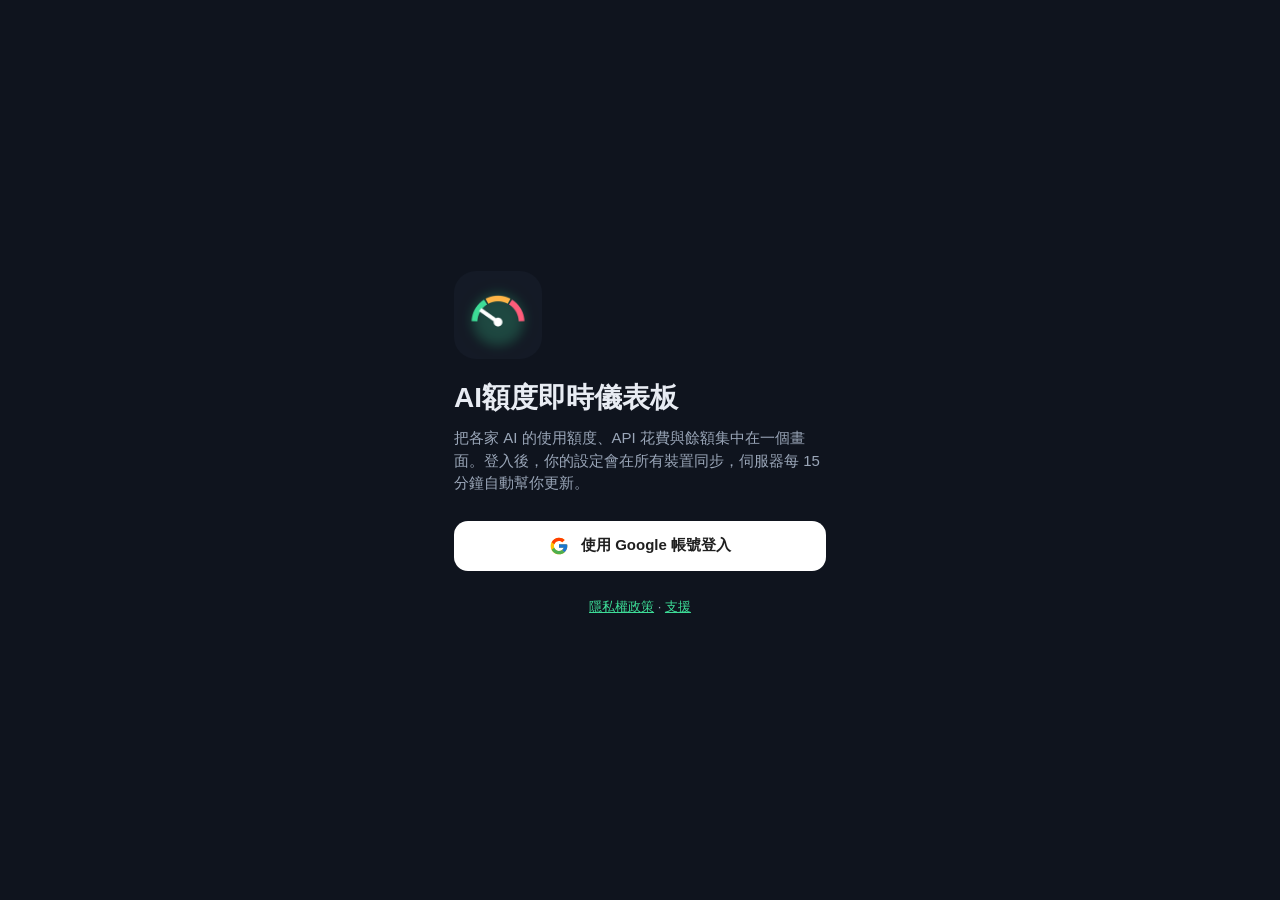
==== commit da0e9731: "全部改用 Google 帳號同步，移除連結碼；後端加上傳本機資料與 iPhone 用戶端 Co-Authored-By: Claude Opus 5.5 <noreply@anthropic.com>" ====
--- a/app/index.html
+++ b/app/index.html
@@ -66,8 +66,6 @@
 .field input{width:100%;height:48px;border-radius:12px;border:1px solid #3A4760;background:rgba(15,20,30,.4);color:var(--t);padding:0 12px;outline:none}
 .field input:focus{border-color:var(--a)}
 .hint{font-size:12px;color:var(--sub);margin:4px 0 0 2px}
-.or{display:flex;align-items:center;gap:10px;color:var(--sub);font-size:13px;margin:22px 0 6px}
-.or::before,.or::after{content:"";flex:1;height:1px;background:var(--stroke)}
 /* 設定頁 */
 .sheet{position:fixed;inset:0;background:var(--bg);z-index:10;display:flex;flex-direction:column;padding:env(safe-area-inset-top) env(safe-area-inset-right) 0 env(safe-area-inset-left)}
 .sheet .top{display:flex;align-items:center;gap:6px;padding:6px 16px 6px 6px}
@@ -91,7 +89,6 @@
 .switch::after{content:"";position:absolute;top:4px;left:4px;width:24px;height:24px;border-radius:12px;background:#fff;transition:.2s}
 .switch.on{background:var(--a)}.switch.on::after{left:24px}
 .toast{position:fixed;left:50%;bottom:calc(24px + env(safe-area-inset-bottom));transform:translateX(-50%);background:#2B3547;color:var(--t);padding:12px 18px;border-radius:14px;z-index:20;max-width:90vw;font-size:14px;box-shadow:0 8px 24px rgba(0,0,0,.4)}
-.code{font:700 28px/1.2 ui-monospace,Menlo,Consolas,monospace;letter-spacing:.12em;color:var(--a);text-align:center;margin:10px 0 4px}
 a{color:var(--a)}
 </style>
 </head>
@@ -107,10 +104,6 @@
     使用 Google 帳號登入
   </button>
   <p id="cfgMissing" class="callout hidden">網站尚未完成後端設定（Google 登入用戶端 ID 或後端網址），請稍後再試。</p>
-  <div class="or">或用連結碼登入</div>
-  <div class="field"><input id="pairInput" placeholder="例如 K7M2-X9PQ" autocomplete="one-time-code" autocapitalize="characters"></div>
-  <p class="hint">在已登入的裝置打開「帳號 → 在其他裝置登入」取得連結碼。加到主畫面後 Google 登入跳不出來時用這個。</p>
-  <button class="btn outline" style="margin-top:12px" onclick="redeemPair()">用連結碼登入</button>
   <p class="sub" style="margin-top:26px;text-align:center"><a href="../privacy.html">隱私權政策</a> · <a href="../">支援</a></p>
 </section>
 
@@ -145,11 +138,7 @@
   <div class="card">
     <div class="label">帳號</div>
     <div id="email" style="margin:6px 0 10px;font-weight:600"></div>
-    <button class="btn outline" onclick="makePair()">在其他裝置登入（產生連結碼）</button>
-    <div id="pairBox" class="hidden">
-      <div class="code" id="pairCode"></div>
-      <p class="hint" style="text-align:center">10 分鐘內在另一台裝置的登入畫面輸入，只能用一次。</p>
-    </div>
+    <p class="hint" style="margin:0 0 4px">在 Android／iPhone App 或其他電腦用同一個 Google 帳號登入，就會看到同一份設定、金鑰與數字。</p>
     <div class="two" style="margin-top:10px">
       <button class="btn outline" onclick="logout()">登出</button>
       <button class="btn outline danger" onclick="deleteMe()">刪除我的資料</button>
@@ -288,7 +277,7 @@
   }
   return j;
 }
-const friendlyErr = (e) => ({ INVALID_TOKEN: 'Google 登入驗證失敗', PAIR_INVALID: '連結碼錯誤或已過期', EMAIL_NOT_VERIFIED: 'Google 帳號信箱尚未驗證', NOT_SETUP: '後端尚未完成設定' })[e] || e;
+const friendlyErr = (e) => ({ INVALID_TOKEN: 'Google 登入驗證失敗', EMAIL_NOT_VERIFIED: 'Google 帳號信箱尚未驗證', NOT_SETUP: '後端尚未完成設定' })[e] || e;
 
 function applyState(j) {
   if (j.session) { session = j.session; localStorage.setItem('aq_session', session); }
@@ -338,12 +327,6 @@
   try { applyState(await api('login', { idToken: token })); showApp(); } catch (e) { toast(e.message); }
   return true;
 }
-async function redeemPair() {
-  const code = document.getElementById('pairInput').value.trim();
-  if (!code) return toast('請輸入連結碼');
-  try { applyState(await api('pairRedeem', { code })); showApp(); }
-  catch (e) { toast(e.message); }
-}
 function signOutLocal() {
   session = ''; S = null; localStorage.removeItem('aq_session'); localStorage.removeItem('aq_state');
   showLogin();
@@ -353,10 +336,6 @@
   if (!confirm('確定要刪除你在這個服務的所有資料（設定、金鑰、查詢結果、登入狀態）嗎？無法復原。')) return;
   try { await api('deleteMe'); toast('已刪除你的資料'); } catch (e) { toast(e.message); }
   signOutLocal();
-}
-async function makePair() {
-  try { const j = await api('pairCreate'); document.getElementById('pairCode').textContent = j.code; document.getElementById('pairBox').classList.remove('hidden'); }
-  catch (e) { toast(e.message); }
 }
 
 // ===================== 主畫面 =====================
@@ -411,12 +390,40 @@
   const s = S.slots[id];
   E = JSON.parse(JSON.stringify(s));
   E.key = ''; E.clearKey = false; E.result = null;
-  E.h1 = hoursLeft(s.m1.at); E.h2 = hoursLeft(s.m2.at); E.h1o = E.h1; E.h2o = E.h2;
+  // 距離重置拆成「天」和「小時」兩欄，記住原值以判斷有沒有改
+  E.t1 = resetDraft(s.m1); E.t2 = resetDraft(s.m2); E.t1o = { ...E.t1 }; E.t2o = { ...E.t2 };
   document.getElementById('sheet').classList.remove('hidden');
   drawEdit();
 }
 function closeEdit() { document.getElementById('sheet').classList.add('hidden'); E = null; }
-const hoursLeft = (at) => { const d = at - Date.now(); return d > 0 ? String(Math.round(d / 360000) / 10) : ''; };
+const WEEK = ['週日', '週一', '週二', '週三', '週四', '週五', '週六'];
+const pad2 = (n) => String(n).padStart(2, '0');
+/** 編輯用的重置時間：mode = cd（幾天幾小時後）／week（每週固定）／day（每天固定）。 */
+function resetDraft(m) {
+  const mode = m.per === 168 ? 'week' : m.per === 24 ? 'day' : 'cd';
+  const at = m.at > 0 ? new Date(m.at) : null;
+  return { mode, ...leftDH(m.at), wd: at ? String(at.getDay()) : '1', tm: at ? `${pad2(at.getHours())}:${pad2(at.getMinutes())}` : '00:00' };
+}
+/** 下一次「星期 wd（null＝每天）的 tm」的時間戳，一定在現在之後。 */
+function nextAt(wd, tm) {
+  const [hh, mm] = String(tm || '00:00').split(':').map((x) => parseInt(x, 10) || 0);
+  const now = new Date(), t = new Date(now);
+  t.setHours(hh, mm, 0, 0);
+  if (wd === null) { if (t <= now) t.setDate(t.getDate() + 1); return t.getTime(); }
+  let add = (Number(wd) - now.getDay() + 7) % 7;
+  t.setDate(t.getDate() + add);
+  if (t <= now) t.setDate(t.getDate() + 7);
+  return t.getTime();
+}
+/** 距離重置還有幾天幾小時（小時四捨五入到整數；不到 1 小時保留一位小數）。 */
+function leftDH(at) {
+  const ms = at - Date.now();
+  if (!(ms > 0)) return { d: '', h: '' };
+  let totalH = ms / 3600000;
+  totalH = totalH < 1 ? Math.round(totalH * 10) / 10 : Math.round(totalH);
+  const d = Math.floor(totalH / 24), h = Math.round((totalH - d * 24) * 10) / 10;
+  return { d: d ? String(d) : '', h: h ? String(h) : (d ? '0' : '') };
+}
 function upd(path, v) { const ks = path.split('.'); let o = E; while (ks.length > 1) o = o[ks.shift()]; o[ks[0]] = v; }
 
 function field(label, path, value, opts = {}) {
@@ -450,26 +457,58 @@
   }
   if (t === 'MANUAL') {
     h += `<div class="card"><div class="label">額度數字</div><div class="hint">照 App 裡看到的填。設了重置週期，到期會自動回到滿額並重新倒數。</div>`;
-    [['m1', 'h1', '第一條（大字＋進度條）'], ['m2', 'h2', '第二條（選填，名稱留空就不顯示）']].forEach(([m, hk, title]) => {
+    [['m1', 't1', '第一條（大字＋進度條）'], ['m2', 't2', '第二條（選填，名稱留空就不顯示）']].forEach(([m, tk, title]) => {
       const r = E[m];
       h += `<div class="mrow"><b>${title}</b>
         <div class="two">${field('名稱（週／段）', m + '.l', r.l)}${field('百分比 %', m + '.p', r.p, { mode: 'decimal' })}</div>
         <div class="seg"><button class="${r.r ? 'on' : ''}" onclick="E.${m}.r=true;drawEdit()">數字是「剩餘」</button><button class="${!r.r ? 'on' : ''}" onclick="E.${m}.r=false;drawEdit()">數字是「已用」</button></div>
-        <div class="two">${field('幾小時後重置', hk, E[hk], { mode: 'decimal', hint: '4天6小時＝102' })}${field('重置週期（小時）', m + '.per', r.per, { mode: 'decimal', hint: '每週 168，0＝不自動' })}</div></div>`;
+        <div class="label" style="margin-top:14px">什麼時候重置</div>
+        <div class="seg" style="grid-template-columns:1fr 1fr 1fr">
+          ${[['cd', '幾天幾小時後'], ['week', '每週固定時間'], ['day', '每天固定時間']].map(([k, t]) =>
+            `<button class="${E[tk].mode === k ? 'on' : ''}" onclick="E.${tk}.mode='${k}';drawEdit()">${t}</button>`).join('')}
+        </div>
+        ${resetFields(m, tk, r)}</div>`;
     });
     h += '</div>';
   }
   h += `<div class="callout">${esc(T.help)}</div>`;
   document.getElementById('eBody').innerHTML = h;
 }
-function rowOut(r, h, ho) {
+function selectHTML(path, value, options) {
+  return `<select onchange="upd('${path}', this.value)" style="width:100%;height:48px;border-radius:12px;border:1px solid #3A4760;background:rgba(15,20,30,.4);color:var(--t);padding:0 10px;font:inherit">
+    ${options.map(([v, t]) => `<option value="${v}" ${String(value) === String(v) ? 'selected' : ''}>${t}</option>`).join('')}</select>`;
+}
+function timeHTML(path, value) {
+  return `<input type="time" value="${esc(value)}" onchange="upd('${path}', this.value)" oninput="upd('${path}', this.value)"
+    style="width:100%;height:48px;border-radius:12px;border:1px solid #3A4760;background:rgba(15,20,30,.4);color:var(--t);padding:0 12px;font:inherit;color-scheme:dark">`;
+}
+function resetFields(m, tk, r) {
+  const t = E[tk];
+  if (t.mode === 'week') return `<div class="two" style="margin-top:12px">
+      <div class="field" style="margin-top:0"><label>星期</label>${selectHTML(tk + '.wd', t.wd, [1, 2, 3, 4, 5, 6, 0].map((d) => [d, WEEK[d]]))}</div>
+      <div class="field" style="margin-top:0"><label>幾點</label>${timeHTML(tk + '.tm', t.tm)}</div></div>
+    <div class="hint">照 App 寫的填，例如「週四 08:30 重設」。之後每週自動回到滿額，不用再改。</div>`;
+  if (t.mode === 'day') return `<div class="field"><label>每天幾點</label>${timeHTML(tk + '.tm', t.tm)}</div>
+    <div class="hint">每天這個時間自動回到滿額。</div>`;
+  return `<div class="two">${field('天', tk + '.d', t.d, { mode: 'numeric', ph: '0' })}${field('小時', tk + '.h', t.h, { mode: 'decimal', ph: '0' })}</div>
+    <div class="hint">例如「4 天 6 小時後重置」就填 4 和 6；兩格都空白＝不顯示倒數</div>
+    ${field('重置週期（小時）', m + '.per', r.per === 168 || r.per === 24 ? '' : r.per, { mode: 'decimal', hint: '到期後自動回到滿額並重新倒數，例如每 5 小時填 5；0 或空白＝不自動' })}`;
+}
+function rowOut(r, t, to) {
   const o = { l: String(r.l || ''), p: Math.min(100, Math.max(0, Number(r.p) || 0)), r: !!r.r, per: Math.max(0, Number(r.per) || 0), at: r.at };
-  if (String(h).trim() !== ho) { const n = parseFloat(h); o.at = n > 0 ? Date.now() + n * 3600000 : 0; }
+  if (t.mode === 'week') { o.per = 168; o.at = nextAt(t.wd, t.tm); return o; }
+  if (t.mode === 'day') { o.per = 24; o.at = nextAt(null, t.tm); return o; }
+  if (to.mode !== 'cd' && (o.per === 168 || o.per === 24)) o.per = 0; // 從固定時間改回倒數
+  const d = String(t.d).trim(), h = String(t.h).trim();
+  if (to.mode !== 'cd' || d !== String(to.d).trim() || h !== String(to.h).trim()) { // 只有改過才重新計算重置時間
+    const hours = (parseFloat(d) || 0) * 24 + (parseFloat(h) || 0);
+    o.at = hours > 0 ? Date.now() + hours * 3600000 : 0;
+  }
   return o;
 }
 async function saveEdit(test) {
   const svc = { id: E.id, t: E.t, n: E.n, a: E.a, b: Number(E.b) || 0, u: E.u, e: E.e,
-    m1: rowOut(E.m1, E.h1, E.h1o), m2: rowOut(E.m2, E.h2, E.h2o) };
+    m1: rowOut(E.m1, E.t1, E.t1o), m2: rowOut(E.m2, E.t2, E.t2o) };
   if (E.key.trim()) svc.key = E.key.trim(); else if (E.clearKey) svc.clearKey = true;
   try {
     applyState(await api('save', { service: svc }));
@@ -497,7 +536,7 @@
   const text = document.getElementById('installText');
   card.classList.remove('hidden');
   if (deferredPrompt) { text.textContent = '安裝後就像 App 一樣從主畫面打開。'; document.getElementById('installBtn').classList.remove('hidden'); }
-  else if (ios) text.innerHTML = '在 Safari 點下方 <b>分享</b> 按鈕 → <b>加入主畫面</b>。<br><span class="sub">裝好後若 Google 登入跳不出來，回這裡用「在其他裝置登入」產生連結碼。</span>';
+  else if (ios) text.innerHTML = '在 Safari 點下方 <b>分享</b> 按鈕 → <b>加入主畫面</b>。';
   else text.textContent = '在瀏覽器選單選「安裝應用程式」或「加到主畫面」。';
 }
 async function doInstall() { if (!deferredPrompt) return; deferredPrompt.prompt(); await deferredPrompt.userChoice; deferredPrompt = null; document.getElementById('installBtn').classList.add('hidden'); }
@@ -532,7 +571,6 @@
   demoS = demoS || demoState();
   if (action === 'toggle') demoS.slots[d.id].e = d.on;
   if (action === 'save') Object.assign(demoS.slots[d.service.id], d.service, d.service.key ? { hasKey: true, keyHint: '…' + d.service.key.slice(-4) } : {});
-  if (action === 'pairCreate') return { ok: true, code: 'K7M2-X9PQ' };
   if (action === 'refresh') demoS.lastRefresh = Date.now();
   return JSON.parse(JSON.stringify(demoS));
 }
